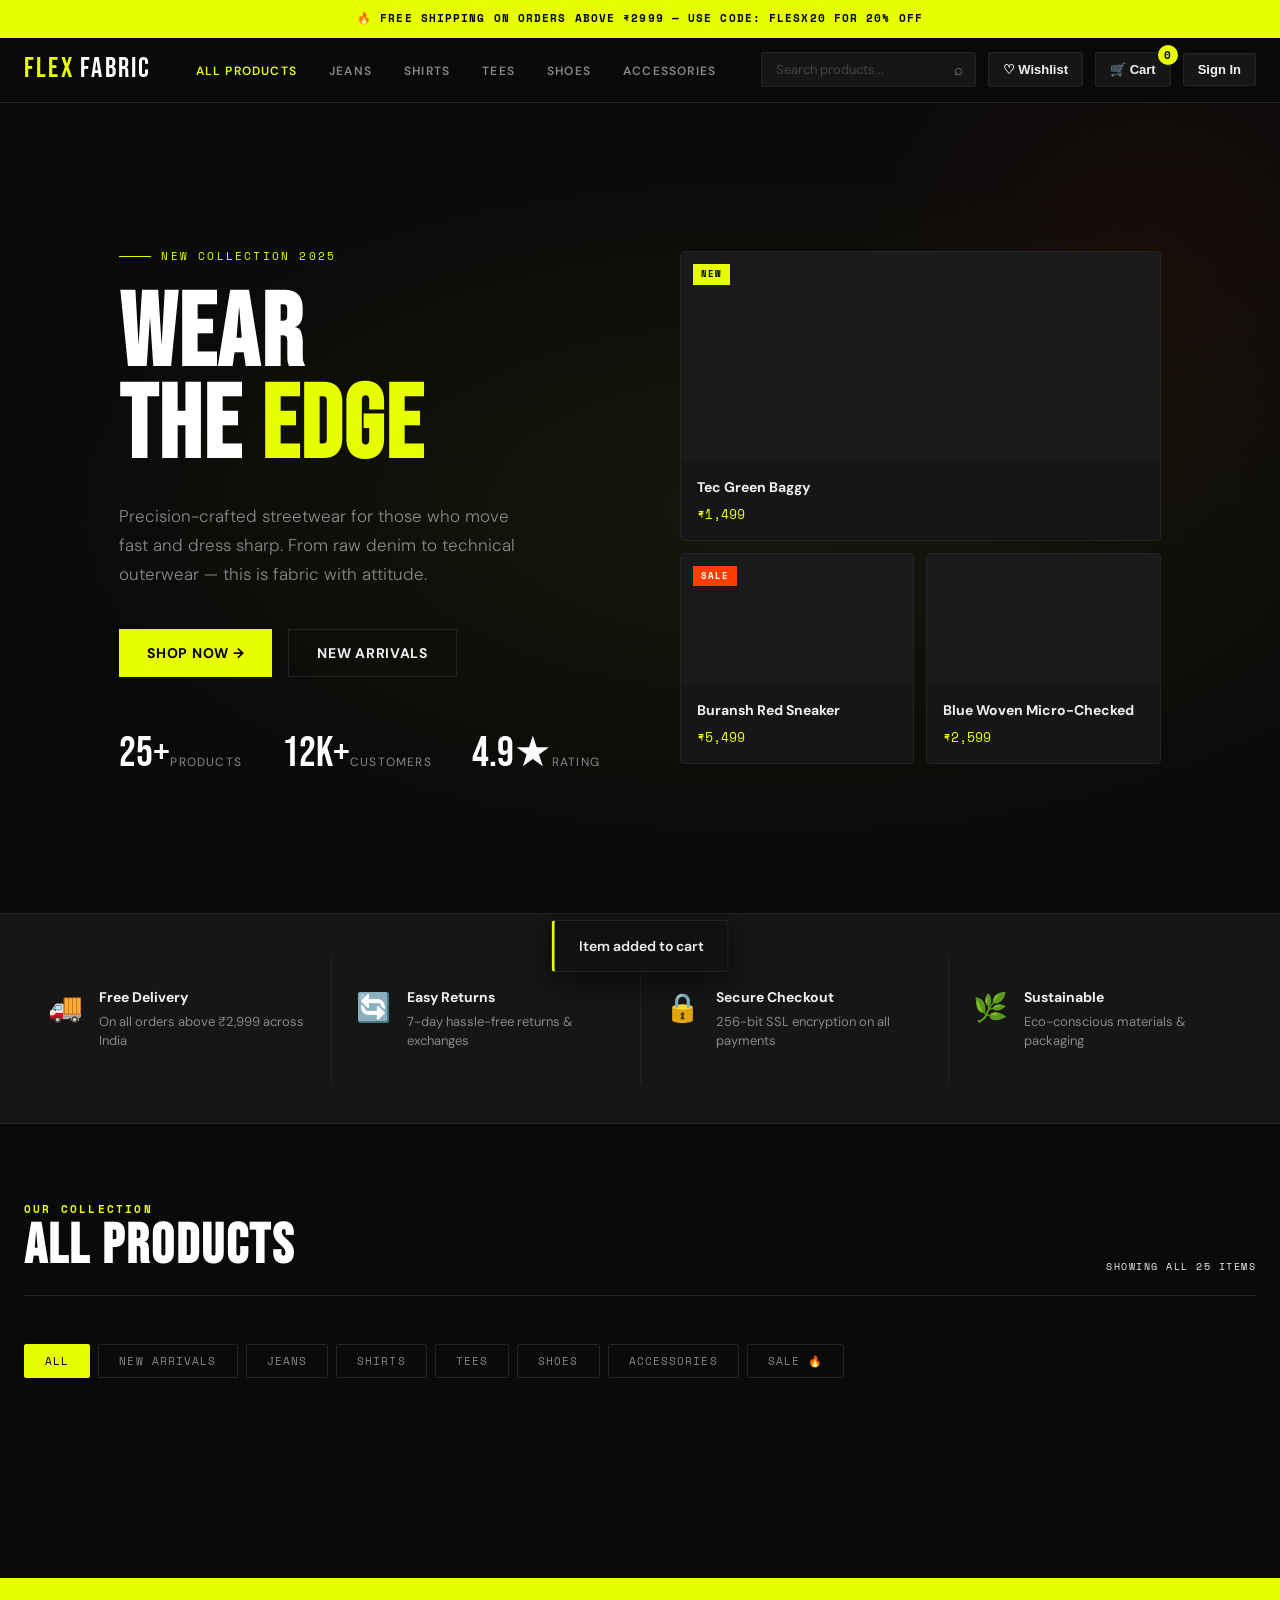
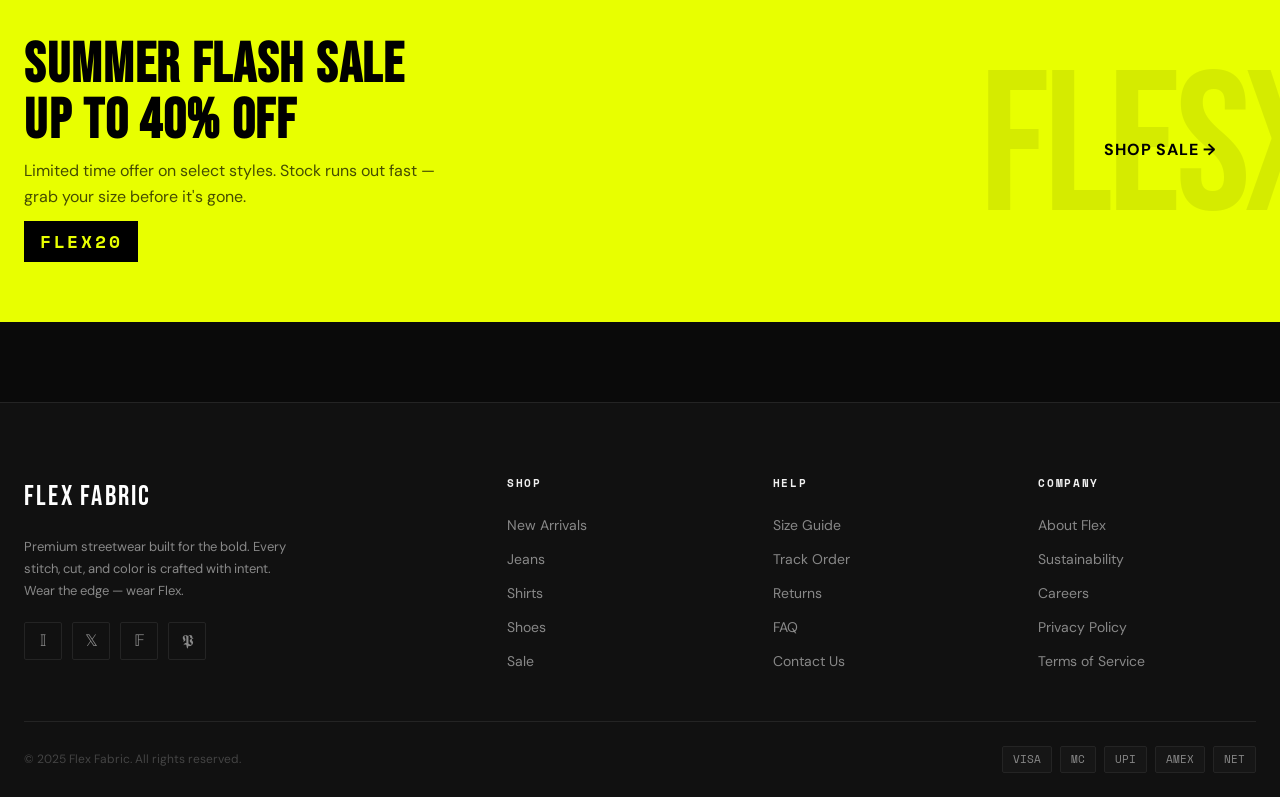
==== index.html @ e58713d8 "first commit" ====
<!DOCTYPE html>
<html lang="en">
<head>
<meta charset="UTF-8">
<meta name="viewport" content="width=device-width, initial-scale=1.0">
<title>Flex Fabric — Wear The Edge</title>
<link rel="preconnect" href="https://fonts.googleapis.com">
<link href="https://fonts.googleapis.com/css2?family=Bebas+Neue&family=DM+Sans:ital,wght@0,300;0,400;0,500;0,700;1,300&family=Space+Mono:wght@400;700&display=swap" rel="stylesheet">
<link rel="stylesheet" href="style.css">

<!-- Firebase SDK -->
<script src="https://www.gstatic.com/firebasejs/10.9.0/firebase-app-compat.js"></script>
<script src="https://www.gstatic.com/firebasejs/10.9.0/firebase-auth-compat.js"></script>
<script src="https://www.gstatic.com/firebasejs/10.9.0/firebase-firestore-compat.js"></script>
</head>
<body>

<div class="announce-bar">🔥 FREE SHIPPING ON ORDERS ABOVE ₹2999 — USE CODE: <strong>FLESX20</strong> FOR 20% OFF</div>

<nav>
  <div class="nav-inner">
    <a class="logo" href="#"><span>FLEX</span> FABRIC</a>
    <ul class="nav-links">
      <li><a href="#catalog" class="active">All Products</a></li>
      <li><a href="#catalog" onclick="filterProducts('jeans')">Jeans</a></li>
      <li><a href="#catalog" onclick="filterProducts('shirts')">Shirts</a></li>
      <li><a href="#catalog" onclick="filterProducts('tees')">Tees</a></li>
      <li><a href="#catalog" onclick="filterProducts('shoes')">Shoes</a></li>
      <li><a href="#catalog" onclick="filterProducts('accessories')">Accessories</a></li>
    </ul>
    <div class="nav-right">
      <div class="search-bar">
        <input type="text" placeholder="Search products..." id="searchInput" oninput="handleSearch(this.value)" onkeydown="if(event.key==='Enter') executeSearch()">
        <button onclick="executeSearch()">⌕</button>
      </div>
      <button class="icon-btn" onclick="openWishlist()" title="Wishlist">
        ♡ Wishlist
        <div class="badge red" id="wishCount" style="display:none">0</div>
      </button>
      <button class="icon-btn" onclick="openCart()" title="Cart">
        🛒 Cart
        <div class="badge" id="cartCount">0</div>
      </button>
      <div id="navUser">
        <button class="user-btn" onclick="openAuth('signin')" id="signInNavBtn">Sign In</button>
      </div>
      <button class="hamburger" onclick="openMobileNav()"><span></span><span></span><span></span></button>
    </div>
  </div>
</nav>

<div class="mobile-nav" id="mobileNav">
  <button class="mobile-nav-close" onclick="closeMobileNav()">✕</button>
  <a href="#catalog" onclick="closeMobileNav()">All Products</a>
  <a href="#catalog" onclick="filterProducts('jeans');closeMobileNav()">Jeans</a>
  <a href="#catalog" onclick="filterProducts('shirts');closeMobileNav()">Shirts</a>
  <a href="#catalog" onclick="filterProducts('tees');closeMobileNav()">Tees</a>
  <a href="#catalog" onclick="filterProducts('shoes');closeMobileNav()">Shoes</a>
  <a href="#catalog" onclick="filterProducts('accessories');closeMobileNav()">Accessories</a>
</div>

<!-- HERO -->
<section class="hero">
  <div class="hero-bg"></div>
  <div class="hero-grid"></div>
  <div class="hero-content container">
    <div class="hero-text">
      <div class="hero-eyebrow">New Collection 2025</div>
      <h1>Wear<br>The <em>Edge</em></h1>
      <p>Precision-crafted streetwear for those who move fast and dress sharp. From raw denim to technical outerwear — this is fabric with attitude.</p>
      <div class="hero-cta">
        <a href="#catalog" class="btn btn-primary">Shop Now →</a>
        <a href="#catalog" class="btn btn-outline" onclick="filterProducts('new')">New Arrivals</a>
      </div>
      <div class="hero-stats">
        <div class="hero-stat"><span class="num">25+</span><span class="lbl">Products</span></div>
        <div class="hero-stat"><span class="num">12K+</span><span class="lbl">Customers</span></div>
        <div class="hero-stat"><span class="num">4.9★</span><span class="lbl">Rating</span></div>
      </div>
    </div>
    <div class="hero-visual">
      <div class="hero-cards">
        <div class="hero-card" onclick="openProductById(1)">
          <div class="badge-new">NEW</div>
          <div class="hero-card-img-wrap" style="aspect-ratio:16/7">
            <img src="https://blurgvillage.com/cdn/shop/files/WEBP_File_1609_e7d865e5-b9ff-4267-a37c-1989bd800b7a.webp?v=1773900966" alt="Tec Green Baggy" onerror="this.style.display='none'">
          </div>
          <div class="hero-card-info"><h4>Tec Green Baggy</h4><span>₹1,499</span></div>
        </div>
        <div class="hero-card" onclick="openProductById(6)">
          <div class="badge-sale">SALE</div>
          <div class="hero-card-img-wrap">
            <img src="https://gullylabs.com/cdn/shop/files/DSC09461_5.jpg?v=1773745830&width=2080" alt="Buransh Red Sneaker" onerror="this.style.display='none'">
          </div>
          <div class="hero-card-info"><h4>Buransh Red Sneaker</h4><span>₹5,499</span></div>
        </div>
        <div class="hero-card" onclick="openProductById(11)">
          <div class="hero-card-img-wrap">
            <img src="https://thebearhouse.com/cdn/shop/files/ShirtFlatlay_3shot_Product_prompt1_front_0ba6483f-b7d4-4474-883d-063c9d63409b.jpg?v=1775824751&width=1080" alt="Blue Woven Micro-Checked" onerror="this.style.display='none'">
          </div>
          <div class="hero-card-info"><h4>Blue Woven Micro-Checked</h4><span>₹2,599</span></div>
        </div>
      </div>
    </div>
  </div>
</section>

<div class="features-strip">
  <div class="container">
    <div class="features-inner">
      <div class="feature-item"><div class="feature-icon">🚚</div><div class="feature-text"><h4>Free Delivery</h4><p>On all orders above ₹2,999 across India</p></div></div>
      <div class="feature-item"><div class="feature-icon">🔄</div><div class="feature-text"><h4>Easy Returns</h4><p>7-day hassle-free returns & exchanges</p></div></div>
      <div class="feature-item"><div class="feature-icon">🔒</div><div class="feature-text"><h4>Secure Checkout</h4><p>256-bit SSL encryption on all payments</p></div></div>
      <div class="feature-item"><div class="feature-icon">🌿</div><div class="feature-text"><h4>Sustainable</h4><p>Eco-conscious materials & packaging</p></div></div>
    </div>
  </div>
</div>

<section class="catalog" id="catalog">
  <div class="container">
    <div class="section-head">
      <h2><small>Our Collection</small>All Products</h2>
      <span id="productCountLabel" style="font-family:'Space Mono',monospace;font-size:10px;letter-spacing:.15em;text-transform:uppercase;">Showing all 25 items</span>
    </div>
    <div class="filter-bar" id="filterBar">
      <button class="filter-btn active" onclick="filterProducts('all',this)">All</button>
      <button class="filter-btn" onclick="filterProducts('new',this)">New Arrivals</button>
      <button class="filter-btn" onclick="filterProducts('jeans',this)">Jeans</button>
      <button class="filter-btn" onclick="filterProducts('shirts',this)">Shirts</button>
      <button class="filter-btn" onclick="filterProducts('tees',this)">Tees</button>
      <button class="filter-btn" onclick="filterProducts('shoes',this)">Shoes</button>
      <button class="filter-btn" onclick="filterProducts('accessories',this)">Accessories</button>
      <button class="filter-btn" onclick="filterProducts('sale',this)">Sale 🔥</button>
    </div>
    <div class="product-grid" id="productGrid"></div>
  </div>
</section>

<div class="promo-banner">
  <div class="promo-inner">
    <div class="promo-text">
      <h2>Summer Flash Sale<br>Up to 40% Off</h2>
      <p>Limited time offer on select styles. Stock runs out fast — grab your size before it's gone.</p>
      <div class="promo-code">FLEX20</div>
    </div>
    <a href="#catalog" class="btn btn-primary" onclick="filterProducts('sale')" style="font-size:16px;padding:18px 40px;">Shop Sale →</a>
  </div>
</div>

<footer>
  <div class="container">
    <div class="footer-grid">
      <div class="footer-brand">
        <a class="logo" href="#">FLEX FABRIC</a>
        <p>Premium streetwear built for the bold. Every stitch, cut, and color is crafted with intent. Wear the edge — wear Flex.</p>
        <div class="footer-social">
          <a class="social-btn" href="#" title="Instagram">𝕀</a>
          <a class="social-btn" href="#" title="Twitter">𝕏</a>
          <a class="social-btn" href="#" title="Facebook">𝔽</a>
          <a class="social-btn" href="#" title="Pinterest">𝕻</a>
        </div>
      </div>
      <div class="footer-col"><h4>Shop</h4><ul><li><a href="#" onclick="filterProducts('new')">New Arrivals</a></li><li><a href="#" onclick="filterProducts('jeans')">Jeans</a></li><li><a href="#" onclick="filterProducts('shirts')">Shirts</a></li><li><a href="#" onclick="filterProducts('shoes')">Shoes</a></li><li><a href="#" onclick="filterProducts('sale')">Sale</a></li></ul></div>
      <div class="footer-col"><h4>Help</h4><ul><li><a href="#">Size Guide</a></li><li><a href="#">Track Order</a></li><li><a href="#">Returns</a></li><li><a href="#">FAQ</a></li><li><a href="#">Contact Us</a></li></ul></div>
      <div class="footer-col"><h4>Company</h4><ul><li><a href="#">About Flex</a></li><li><a href="#">Sustainability</a></li><li><a href="#">Careers</a></li><li><a href="#">Privacy Policy</a></li><li><a href="#">Terms of Service</a></li></ul></div>
    </div>
    <div class="footer-bottom">
      <span>© 2025 Flex Fabric. All rights reserved.</span>
      <div class="footer-payments">
        <span class="payment-badge">VISA</span><span class="payment-badge">MC</span><span class="payment-badge">UPI</span><span class="payment-badge">AMEX</span><span class="payment-badge">NET</span>
      </div>
    </div>
  </div>
</footer>

<!-- CART OVERLAY + SIDEBAR -->
<div class="overlay" id="cartOverlay" onclick="closeCart()"></div>
<div class="sidebar" id="cartSidebar">
  <div class="sidebar-head">
    <h3>Your Cart (<span id="cartItemsCount">0</span>)</h3>
    <button class="close-btn" onclick="closeCart()">✕</button>
  </div>
  <div class="sidebar-body" id="cartItemsList"></div>
  <div class="sidebar-foot" id="cartFoot" style="display:none">
    <div class="cart-totals">
      <div class="cart-row"><span>Subtotal</span><span id="cartSubtotal">₹0</span></div>
      <div class="cart-row"><span>Shipping</span><span id="cartShipping">FREE</span></div>
      <div class="cart-row"><span>Discount</span><span id="cartDiscount" style="color:var(--accent2)">—</span></div>
      <div class="cart-row total"><span>Total</span><span id="cartTotal">₹0</span></div>
    </div>
    <button class="checkout-btn" onclick="goToCheckout()">Proceed to Checkout →</button>
  </div>
</div>

<!-- WISHLIST OVERLAY + SIDEBAR -->
<div class="overlay" id="wishOverlay" onclick="closeWishlist()"></div>
<div class="sidebar" id="wishSidebar">
  <div class="sidebar-head">
    <h3>Wishlist (<span id="wishItemsCount">0</span>)</h3>
    <button class="close-btn" onclick="closeWishlist()">✕</button>
  </div>
  <div class="sidebar-body" id="wishItemsList"></div>
  <div class="sidebar-foot" id="wishFoot" style="display:none">
    <button class="checkout-btn" onclick="addAllWishToCart()">Add All to Cart</button>
  </div>
</div>

<!-- AUTH MODAL -->
<div class="modal-overlay" id="authModal">
  <div class="modal auth-modal">
    <div class="modal-head">
      <h3 id="authModalTitle">Welcome Back</h3>
      <button class="close-btn" onclick="closeAuth()">✕</button>
    </div>
    <div class="modal-body">
      <div class="auth-tabs">
        <div class="auth-tab active" id="tabSignin" onclick="switchAuthTab('signin')">Sign In</div>
        <div class="auth-tab" id="tabSignup" onclick="switchAuthTab('signup')">Create Account</div>
      </div>
      <div class="auth-panel active" id="panelSignin">
        <div class="auth-error-box" id="signinError"></div>
        <div class="field">
          <label>Email Address</label>
          <input type="email" id="signinEmail" placeholder="you@example.com">
        </div>
        <div class="field">
          <label>Password</label>
          <div class="password-wrap">
            <input type="password" id="signinPassword" placeholder="Your password" onkeydown="if(event.key==='Enter')doSignin()">
            <button class="toggle-pw" onclick="togglePw('signinPassword',this)" type="button">👁</button>
          </div>
        </div>
        <button class="btn btn-primary" style="width:100%;justify-content:center;padding:14px;font-size:15px;margin-top:20px;" onclick="doSignin()" id="signinBtn">Sign In →</button>
        <p class="auth-footer-text" style="margin-top:20px;">Don't have an account? <a onclick="switchAuthTab('signup')">Create one free →</a></p>
      </div>
      <div class="auth-panel" id="panelSignup">
        <div class="auth-error-box" id="signupError"></div>
        <div class="form-row" style="margin-bottom:0">
          <div class="field"><label>First Name</label><input type="text" id="signupFirst" placeholder="Arjun"></div>
          <div class="field"><label>Last Name</label><input type="text" id="signupLast" placeholder="Sharma"></div>
        </div>
        <div class="field">
          <label>Email Address</label>
          <input type="email" id="signupEmail" placeholder="you@example.com">
        </div>
        <div class="field">
          <label>Password</label>
          <div class="password-wrap">
            <input type="password" id="signupPassword" placeholder="Min 8 characters" oninput="checkPwStrength(this.value)" onkeydown="if(event.key==='Enter')doSignup()">
            <button class="toggle-pw" onclick="togglePw('signupPassword',this)" type="button">👁</button>
          </div>
          <div class="pw-strength">
            <div class="pw-strength-bar" id="ps1"></div>
            <div class="pw-strength-bar" id="ps2"></div>
            <div class="pw-strength-bar" id="ps3"></div>
            <div class="pw-strength-bar" id="ps4"></div>
          </div>
        </div>
        <div class="field">
          <label>Confirm Password</label>
          <input type="password" id="signupConfirm" placeholder="Repeat password" onkeydown="if(event.key==='Enter')doSignup()">
        </div>
        <div style="display:flex;align-items:flex-start;gap:10px;margin-bottom:20px">
          <input type="checkbox" id="signupTerms" style="margin-top:3px;accent-color:var(--accent)">
          <label for="signupTerms" style="font-size:12px;color:var(--text2);cursor:pointer">I agree to the <a href="#" style="color:var(--accent)">Terms of Service</a> and <a href="#" style="color:var(--accent)">Privacy Policy</a></label>
        </div>
        <button class="btn btn-primary" style="width:100%;justify-content:center;padding:14px;font-size:15px" onclick="doSignup()" id="signupBtn">Create Account →</button>
        <p class="auth-footer-text" style="margin-top:20px;">Already have an account? <a onclick="switchAuthTab('signin')">Sign in →</a></p>
      </div>
    </div>
  </div>
</div>

<!-- PRODUCT DETAIL MODAL -->
<div class="modal-overlay" id="productModal">
  <div class="modal" style="max-width:760px">
    <div class="modal-head">
      <h3 id="modalProductName">Product Name</h3>
      <button class="close-btn" onclick="closeProductModal()">✕</button>
    </div>
    <div class="modal-body">
      <div class="product-modal-body">
        <div class="product-modal-img" id="modalProductImgWrap">
          <img id="modalProductImg" src="" alt="" style="display:none">
          <div class="product-modal-img-ph" id="modalProductImgPh">
            <svg width="48" height="48" viewBox="0 0 24 24" fill="none" stroke="currentColor" stroke-width="1"><rect x="3" y="3" width="18" height="18" rx="2"/><circle cx="8.5" cy="8.5" r="1.5"/><path d="M21 15l-5-5L5 21"/></svg>
            <span>No image</span>
          </div>
        </div>
        <div class="product-modal-info">
          <div class="product-cat" id="modalProductCat"></div>
          <h2 id="modalProductName2"></h2>
          <div class="modal-price" id="modalProductPrice"></div>
          <div id="modalStockInfo"></div>
          <div class="desc" id="modalProductDesc"></div>
          <div class="product-rating">
            <div class="stars" id="modalProductStars"></div>
            <span class="rating-count" id="modalProductReviews"></span>
          </div>
          <div class="size-selector">
            <h4>Select Size *</h4>
            <div class="sizes" id="modalSizes"></div>
            <div class="size-required-hint" id="sizeRequiredHint">⚠ Please select a size before adding to cart</div>
          </div>
          <div style="display:flex;gap:10px">
            <button class="btn btn-primary" style="flex:1;justify-content:center;padding:14px" id="modalAddCartBtn" onclick="addToCartFromModal()">Add to Cart</button>
            <button class="btn btn-outline" style="padding:14px 16px" id="modalWishBtn" onclick="toggleWishFromModal()" title="Wishlist">♡</button>
          </div>
        </div>
      </div>
    </div>
  </div>
</div>

<!-- ACCOUNT MODAL -->
<div class="modal-overlay" id="accountModal">
  <div class="modal" style="max-width:700px">
    <div class="modal-head">
      <h3>My Account</h3>
      <button class="close-btn" onclick="closeAccount()">✕</button>
    </div>
    <div class="modal-body">
      <div class="account-grid">
        <div class="account-sidebar">
          <div class="account-user-info">
            <div class="account-avatar" id="accAvatar">U</div>
            <div class="account-details">
              <h4 id="accName">User Name</h4>
              <p id="accEmail">user@example.com</p>
            </div>
          </div>
          <button class="btn btn-outline" style="width:100%;justify-content:center;margin-top:20px" onclick="signOut()">Sign Out</button>
        </div>
        <div class="account-content">
          <h4 style="margin-bottom:16px;font-size:16px;font-weight:700">Order History</h4>
          <div id="orderHistoryList">
            <div class="empty-state"><p>Loading orders...</p></div>
          </div>
        </div>
      </div>
    </div>
  </div>
</div>

<div class="toast" id="toast"><span id="toastMsg">Item added to cart</span></div>

<script src="script.js"></script>
</body>
</html>
---- style.css ----
:root {
  --bg: #0a0a0a;
  --bg2: #111111;
  --bg3: #1a1a1a;
  --surface: #161616;
  --border: #242424;
  --accent: #e8ff00;
  --accent2: #ff3d00;
  --text: #f0f0f0;
  --text2: #888888;
  --text3: #444444;
  --white: #ffffff;
  --card-radius: 4px;
  --transition: 0.25s cubic-bezier(0.4, 0, 0.2, 1);
  --green: #00e676;
  --red: #ff3d00;
}

*,
*::before,
*::after {
  box-sizing: border-box;
  margin: 0;
  padding: 0;
}

html {
  scroll-behavior: smooth;
}

body {
  background: var(--bg);
  color: var(--text);
  font-family: 'DM Sans', sans-serif;
  font-size: 15px;
  line-height: 1.6;
  overflow-x: hidden;
}

::-webkit-scrollbar {
  width: 4px;
}

::-webkit-scrollbar-track {
  background: var(--bg);
}

::-webkit-scrollbar-thumb {
  background: var(--accent);
  border-radius: 2px;
}

.container {
  max-width: 1320px;
  margin: 0 auto;
  padding: 0 24px;
}

.btn {
  display: inline-flex;
  align-items: center;
  gap: 8px;
  padding: 12px 28px;
  border: none;
  cursor: pointer;
  font-family: 'DM Sans', sans-serif;
  font-size: 14px;
  font-weight: 700;
  letter-spacing: .05em;
  text-transform: uppercase;
  transition: var(--transition);
  text-decoration: none;
}

.btn-primary {
  background: var(--accent);
  color: #000;
}

.btn-primary:hover {
  background: #fff;
  transform: translateY(-2px);
}

.btn-primary:disabled {
  opacity: .5;
  cursor: not-allowed;
  transform: none;
}

.btn-outline {
  background: transparent;
  color: var(--text);
  border: 1.5px solid var(--border);
}

.btn-outline:hover {
  border-color: var(--accent);
  color: var(--accent);
}

.btn-danger {
  background: var(--accent2);
  color: #fff;
}

.btn-ghost {
  background: none;
  border: none;
  cursor: pointer;
  color: var(--text2);
  transition: var(--transition);
}

.btn-ghost:hover {
  color: var(--accent);
}

/* ── ANNOUNCE BAR ── */
.announce-bar {
  background: var(--accent);
  color: #000;
  text-align: center;
  padding: 10px;
  font-family: 'Space Mono', monospace;
  font-size: 11px;
  letter-spacing: .1em;
  font-weight: 700;
}

/* ── NAV ── */
nav {
  position: sticky;
  top: 0;
  z-index: 1000;
  background: rgba(10, 10, 10, .96);
  backdrop-filter: blur(20px);
  border-bottom: 1px solid var(--border);
  padding: 0 24px;
}

.nav-inner {
  max-width: 1320px;
  margin: 0 auto;
  display: flex;
  align-items: center;
  gap: 32px;
  height: 64px;
}

.logo {
  font-family: 'Bebas Neue', sans-serif;
  font-size: 28px;
  letter-spacing: .08em;
  color: var(--white);
  text-decoration: none;
  flex-shrink: 0;
}

.logo span {
  color: var(--accent);
}

.nav-links {
  display: flex;
  gap: 8px;
  list-style: none;
  flex: 1;
}

.nav-links a {
  font-size: 12px;
  font-weight: 600;
  letter-spacing: .1em;
  text-transform: uppercase;
  color: var(--text2);
  text-decoration: none;
  padding: 6px 12px;
  border-radius: 2px;
  transition: var(--transition);
}

.nav-links a:hover,
.nav-links a.active {
  color: var(--accent);
}

.nav-right {
  display: flex;
  align-items: center;
  gap: 12px;
  margin-left: auto;
}

.search-bar {
  display: flex;
  align-items: center;
  background: var(--surface);
  border: 1px solid var(--border);
  border-radius: 2px;
  overflow: hidden;
}

.search-bar input {
  background: none;
  border: none;
  outline: none;
  color: var(--text);
  font-family: 'DM Sans', sans-serif;
  padding: 8px 14px;
  width: 180px;
  font-size: 13px;
}

.search-bar input::placeholder {
  color: var(--text3);
}

.search-bar button {
  background: none;
  border: none;
  padding: 8px 12px;
  color: var(--text2);
  cursor: pointer;
  font-size: 15px;
  transition: var(--transition);
}

.search-bar button:hover {
  color: var(--accent);
}

.icon-btn {
  position: relative;
  background: var(--surface);
  border: 1.5px solid var(--border);
  padding: 9px 14px;
  border-radius: 2px;
  cursor: pointer;
  color: var(--text);
  display: flex;
  align-items: center;
  gap: 7px;
  font-weight: 700;
  font-size: 13px;
  transition: var(--transition);
}

.icon-btn:hover {
  border-color: var(--accent);
  color: var(--accent);
}

.icon-btn .badge {
  position: absolute;
  top: -8px;
  right: -8px;
  background: var(--accent);
  color: #000;
  width: 20px;
  height: 20px;
  border-radius: 50%;
  font-size: 11px;
  font-weight: 900;
  font-family: 'Space Mono', monospace;
  display: flex;
  align-items: center;
  justify-content: center;
}

.icon-btn .badge.red {
  background: var(--accent2);
  color: #fff;
}

.user-btn {
  background: var(--surface);
  border: 1.5px solid var(--border);
  border-radius: 2px;
  padding: 8px 14px;
  cursor: pointer;
  color: var(--text);
  display: flex;
  align-items: center;
  gap: 8px;
  font-size: 13px;
  font-weight: 700;
  transition: var(--transition);
}

.user-btn:hover {
  border-color: var(--accent);
  color: var(--accent);
}

.user-avatar {
  width: 28px;
  height: 28px;
  border-radius: 50%;
  background: var(--accent);
  color: #000;
  font-weight: 900;
  font-size: 12px;
  display: flex;
  align-items: center;
  justify-content: center;
  flex-shrink: 0;
}

.hamburger {
  display: none;
  flex-direction: column;
  gap: 5px;
  cursor: pointer;
  background: none;
  border: none;
}

.hamburger span {
  display: block;
  width: 22px;
  height: 2px;
  background: var(--text);
  transition: var(--transition);
}

/* ── HERO ── */
.hero {
  position: relative;
  min-height: 90vh;
  display: flex;
  align-items: center;
  overflow: hidden;
  background: var(--bg);
}

.hero-bg {
  position: absolute;
  inset: 0;
  background: radial-gradient(ellipse 80% 60% at 60% 50%, rgba(232, 255, 0, .06) 0%, transparent 70%), radial-gradient(ellipse 40% 60% at 90% 20%, rgba(255, 61, 0, .06) 0%, transparent 60%);
}

.hero-grid {
  position: absolute;
  inset: 0;
  opacity: .04;
  background-image: linear-gradient(var(--border) 1px, transparent 1px), linear-gradient(90deg, var(--border) 1px, transparent 1px);
  background-size: 60px 60px;
}

.hero-content {
  position: relative;
  z-index: 2;
  max-width: 1320px;
  margin: 0 auto;
  padding: 80px 24px;
  display: grid;
  grid-template-columns: 1fr 1fr;
  gap: 80px;
  align-items: center;
}

.hero-eyebrow {
  display: inline-flex;
  align-items: center;
  gap: 10px;
  font-family: 'Space Mono', monospace;
  font-size: 11px;
  letter-spacing: .2em;
  text-transform: uppercase;
  color: var(--accent);
  margin-bottom: 24px;
}

.hero-eyebrow::before {
  content: '';
  display: block;
  width: 32px;
  height: 1px;
  background: var(--accent);
}

.hero h1 {
  font-family: 'Bebas Neue', sans-serif;
  font-size: clamp(72px, 8vw, 120px);
  line-height: .9;
  letter-spacing: .02em;
  color: var(--white);
  margin-bottom: 28px;
}

.hero h1 em {
  color: var(--accent);
  font-style: normal;
}

.hero p {
  font-size: 17px;
  color: var(--text2);
  line-height: 1.7;
  max-width: 420px;
  margin-bottom: 40px;
  font-weight: 300;
}

.hero-cta {
  display: flex;
  gap: 16px;
  flex-wrap: wrap;
}

.hero-stats {
  display: flex;
  gap: 40px;
  margin-top: 56px;
}

.hero-stat .num {
  font-family: 'Bebas Neue', sans-serif;
  font-size: 42px;
  color: var(--white);
  line-height: 1;
}

.hero-stat .lbl {
  font-size: 12px;
  color: var(--text2);
  letter-spacing: .1em;
  text-transform: uppercase;
}

.hero-visual {
  position: relative;
  display: flex;
  flex-direction: column;
  gap: 16px;
}

.hero-cards {
  display: grid;
  grid-template-columns: 1fr 1fr;
  gap: 12px;
}

.hero-card {
  background: var(--surface);
  border: 1px solid var(--border);
  border-radius: var(--card-radius);
  overflow: hidden;
  cursor: pointer;
  transition: var(--transition);
  position: relative;
}

.hero-card:hover {
  transform: translateY(-4px);
  border-color: var(--accent);
}

.hero-card:first-child {
  grid-column: span 2;
}

.hero-card-img-wrap {
  width: 100%;
  aspect-ratio: 16/9;
  background: var(--bg3);
  position: relative;
  overflow: hidden;
}

.hero-card:first-child .hero-card-img-wrap {
  aspect-ratio: 16/7;
}

.hero-card-img-wrap img {
  width: 100%;
  height: 100%;
  object-fit: cover;
  display: block;
}

.hero-card-info {
  padding: 14px 16px;
}

.hero-card-info h4 {
  font-size: 14px;
  font-weight: 700;
  margin-bottom: 4px;
}

.hero-card-info span {
  font-family: 'Space Mono', monospace;
  font-size: 13px;
  color: var(--accent);
}

.badge-new {
  position: absolute;
  top: 12px;
  left: 12px;
  background: var(--accent);
  color: #000;
  font-family: 'Space Mono', monospace;
  font-size: 9px;
  letter-spacing: .1em;
  padding: 3px 8px;
  font-weight: 700;
  z-index: 2;
}

.badge-sale {
  position: absolute;
  top: 12px;
  left: 12px;
  background: var(--accent2);
  color: #fff;
  font-family: 'Space Mono', monospace;
  font-size: 9px;
  letter-spacing: .1em;
  padding: 3px 8px;
  font-weight: 700;
  z-index: 2;
}

.badge-oos {
  position: absolute;
  top: 12px;
  left: 12px;
  background: #333;
  color: #888;
  font-family: 'Space Mono', monospace;
  font-size: 9px;
  letter-spacing: .1em;
  padding: 3px 8px;
  font-weight: 700;
  z-index: 2;
}

/* ── SECTION ── */
.section-head {
  display: flex;
  align-items: flex-end;
  justify-content: space-between;
  margin-bottom: 48px;
  padding-bottom: 20px;
  border-bottom: 1px solid var(--border);
  flex-wrap: wrap;
  gap: 16px;
}

.section-head h2 {
  font-family: 'Bebas Neue', sans-serif;
  font-size: clamp(36px, 5vw, 56px);
  letter-spacing: .04em;
  line-height: 1;
  color: var(--white);
}

.section-head h2 small {
  display: block;
  font-family: 'Space Mono', monospace;
  font-size: 11px;
  letter-spacing: .2em;
  color: var(--accent);
  margin-bottom: 4px;
  text-transform: uppercase;
}

section.catalog {
  padding: 80px 0;
}

.filter-bar {
  display: flex;
  gap: 8px;
  margin-bottom: 40px;
  flex-wrap: wrap;
}

.filter-btn {
  padding: 8px 20px;
  border: 1.5px solid var(--border);
  background: transparent;
  color: var(--text2);
  font-family: 'Space Mono', monospace;
  font-size: 11px;
  letter-spacing: .1em;
  text-transform: uppercase;
  cursor: pointer;
  transition: var(--transition);
  border-radius: 2px;
}

.filter-btn:hover,
.filter-btn.active {
  background: var(--accent);
  color: #000;
  border-color: var(--accent);
}

/* ── PRODUCT GRID ── */
.product-grid {
  display: grid;
  grid-template-columns: repeat(auto-fill, minmax(280px, 1fr));
  gap: 20px;
}

.product-card {
  background: var(--surface);
  border: 1px solid var(--border);
  border-radius: var(--card-radius);
  overflow: hidden;
  transition: var(--transition);
  cursor: pointer;
  position: relative;
}

.product-card:hover {
  transform: translateY(-6px);
  box-shadow: 0 20px 60px rgba(0, 0, 0, .6);
}

.product-card:hover .product-actions {
  opacity: 1;
  transform: translateY(0);
}

.product-card.out-of-stock {
  opacity: .7;
}

.product-card.out-of-stock:hover {
  transform: none;
  box-shadow: none;
}

.product-img-wrap {
  aspect-ratio: 3/4;
  width: 100%;
  background: var(--bg3);
  position: relative;
  overflow: hidden;
}

.product-img-wrap img {
  width: 100%;
  height: 100%;
  object-fit: cover;
  display: block;
  transition: transform .4s ease;
}

.product-card:hover:not(.out-of-stock) .product-img-wrap img {
  transform: scale(1.04);
}

.product-img-placeholder {
  position: absolute;
  inset: 0;
  display: flex;
  flex-direction: column;
  align-items: center;
  justify-content: center;
  gap: 8px;
  color: var(--text3);
  font-family: 'Space Mono', monospace;
  font-size: 11px;
  letter-spacing: .08em;
  text-transform: uppercase;
}

.product-img-placeholder svg {
  opacity: .25;
}

.product-img-wrap::after {
  content: '';
  position: absolute;
  inset: 0;
  background: linear-gradient(to bottom, transparent 60%, rgba(0, 0, 0, .5) 100%);
  opacity: 0;
  transition: var(--transition);
  pointer-events: none;
}

.product-card:hover:not(.out-of-stock) .product-img-wrap::after {
  opacity: 1;
}

.oos-overlay {
  position: absolute;
  inset: 0;
  background: rgba(0, 0, 0, .5);
  display: flex;
  align-items: center;
  justify-content: center;
  z-index: 3;
}

.oos-label {
  font-family: 'Space Mono', monospace;
  font-size: 13px;
  letter-spacing: .15em;
  color: #fff;
  border: 1.5px solid #666;
  padding: 8px 16px;
  text-transform: uppercase;
  background: rgba(0, 0, 0, .7);
}

.product-actions {
  position: absolute;
  bottom: 0;
  left: 0;
  right: 0;
  padding: 16px;
  display: flex;
  gap: 8px;
  opacity: 0;
  transform: translateY(10px);
  transition: var(--transition);
  z-index: 2;
}

.product-actions button {
  flex: 1;
  padding: 10px;
  border: none;
  cursor: pointer;
  font-family: 'DM Sans', sans-serif;
  font-weight: 700;
  font-size: 12px;
  letter-spacing: .05em;
  text-transform: uppercase;
  transition: var(--transition);
  border-radius: 2px;
}

.btn-cart {
  background: var(--accent);
  color: #000;
}

.btn-cart:hover {
  background: #fff;
}

.btn-wish {
  background: rgba(255, 255, 255, .1);
  color: #fff;
  backdrop-filter: blur(10px);
}

.btn-wish:hover {
  background: rgba(255, 255, 255, .2);
}

.btn-wish.wishlisted {
  background: rgba(255, 61, 0, .3);
  color: var(--accent2);
}

.product-info {
  padding: 16px;
}

.product-cat {
  font-family: 'Space Mono', monospace;
  font-size: 10px;
  letter-spacing: .15em;
  color: var(--text3);
  text-transform: uppercase;
  margin-bottom: 6px;
}

.product-name {
  font-size: 15px;
  font-weight: 600;
  color: var(--text);
  margin-bottom: 8px;
}

.product-price {
  display: flex;
  align-items: center;
  gap: 10px;
}

.price-main {
  font-family: 'Space Mono', monospace;
  font-size: 15px;
  color: var(--accent);
  font-weight: 700;
}

.price-old {
  font-size: 13px;
  color: var(--text3);
  text-decoration: line-through;
}

.price-off {
  font-size: 11px;
  color: var(--accent2);
  font-weight: 700;
}

.product-rating {
  display: flex;
  align-items: center;
  gap: 6px;
  margin-top: 8px;
}

.stars {
  color: var(--accent);
  font-size: 12px;
}

.rating-count {
  font-size: 11px;
  color: var(--text3);
}

.stock-bar-wrap {
  margin-top: 10px;
}

.stock-bar-label {
  font-size: 10px;
  font-family: 'Space Mono', monospace;
  letter-spacing: .08em;
  color: var(--text3);
  margin-bottom: 4px;
  display: flex;
  justify-content: space-between;
}

.stock-bar {
  height: 3px;
  background: var(--border);
  border-radius: 2px;
}

.stock-bar-fill {
  height: 100%;
  border-radius: 2px;
  transition: width .5s ease;
}

/* ── FEATURES STRIP ── */
.features-strip {
  background: var(--surface);
  border-top: 1px solid var(--border);
  border-bottom: 1px solid var(--border);
  padding: 40px 0;
}

.features-inner {
  display: grid;
  grid-template-columns: repeat(4, 1fr);
  gap: 1px;
  background: var(--border);
}

.feature-item {
  background: var(--surface);
  padding: 32px 24px;
  display: flex;
  align-items: flex-start;
  gap: 16px;
}

.feature-icon {
  font-size: 28px;
  flex-shrink: 0;
}

.feature-text h4 {
  font-size: 14px;
  font-weight: 700;
  margin-bottom: 4px;
}

.feature-text p {
  font-size: 13px;
  color: var(--text2);
  line-height: 1.5;
}

/* ── PROMO ── */
.promo-banner {
  margin: 80px 0;
  background: var(--accent);
  padding: 60px 24px;
  position: relative;
  overflow: hidden;
}

.promo-banner::before {
  content: 'FLESX';
  position: absolute;
  right: -40px;
  top: 50%;
  transform: translateY(-50%);
  font-family: 'Bebas Neue', sans-serif;
  font-size: 200px;
  color: rgba(0, 0, 0, .08);
  line-height: 1;
  letter-spacing: -5px;
  pointer-events: none;
}

.promo-inner {
  max-width: 1320px;
  margin: 0 auto;
  display: flex;
  align-items: center;
  justify-content: space-between;
  flex-wrap: wrap;
  gap: 24px;
}

.promo-text h2 {
  font-family: 'Bebas Neue', sans-serif;
  font-size: 56px;
  color: #000;
  line-height: 1;
  letter-spacing: .03em;
}

.promo-text p {
  font-size: 16px;
  color: rgba(0, 0, 0, .7);
  max-width: 420px;
  margin-top: 8px;
}

.promo-code {
  background: #000;
  color: var(--accent);
  padding: 6px 16px;
  display: inline-block;
  margin-top: 12px;
  font-family: 'Space Mono', monospace;
  font-size: 18px;
  font-weight: 700;
  letter-spacing: .15em;
}

/* ── SIDEBAR BASE ── */
.overlay {
  position: fixed;
  inset: 0;
  background: rgba(0, 0, 0, .7);
  z-index: 2000;
  opacity: 0;
  pointer-events: none;
  transition: opacity .3s ease;
  backdrop-filter: blur(4px);
}

.overlay.open {
  opacity: 1;
  pointer-events: all;
}

.sidebar {
  position: fixed;
  top: 0;
  right: 0;
  bottom: 0;
  width: 420px;
  max-width: 100vw;
  background: var(--bg2);
  border-left: 1px solid var(--border);
  z-index: 2001;
  display: flex;
  flex-direction: column;
  transform: translateX(100%);
  transition: transform .35s cubic-bezier(.4, 0, .2, 1);
}

.sidebar.open {
  transform: translateX(0);
}

.sidebar-head {
  padding: 24px;
  border-bottom: 1px solid var(--border);
  display: flex;
  align-items: center;
  justify-content: space-between;
}

.sidebar-head h3 {
  font-family: 'Bebas Neue', sans-serif;
  font-size: 24px;
  letter-spacing: .05em;
  color: var(--white);
}

.close-btn {
  background: none;
  border: none;
  color: var(--text2);
  cursor: pointer;
  font-size: 22px;
  transition: var(--transition);
  padding: 4px;
}

.close-btn:hover {
  color: var(--accent2);
}

.sidebar-body {
  flex: 1;
  overflow-y: auto;
  padding: 20px;
}

.sidebar-foot {
  padding: 20px 24px;
  border-top: 1px solid var(--border);
  background: var(--surface);
}

.empty-state {
  display: flex;
  flex-direction: column;
  align-items: center;
  justify-content: center;
  height: 100%;
  gap: 16px;
  color: var(--text2);
  text-align: center;
}

.empty-state .empty-icon {
  font-size: 56px;
  opacity: .4;
}

.empty-state p {
  font-size: 15px;
}

/* ── CART ── */
.cart-item {
  display: flex;
  gap: 14px;
  padding: 16px 0;
  border-bottom: 1px solid var(--border);
  align-items: flex-start;
}

.cart-item-img {
  width: 64px;
  height: 80px;
  background: var(--bg3);
  border-radius: 2px;
  flex-shrink: 0;
  overflow: hidden;
}

.cart-item-img img {
  width: 100%;
  height: 100%;
  object-fit: cover;
  display: block;
}

.cart-item-img-ph {
  width: 100%;
  height: 100%;
  display: flex;
  align-items: center;
  justify-content: center;
  font-size: 18px;
  color: var(--text3);
}

.cart-item-info {
  flex: 1;
  min-width: 0;
}

.cart-item-name {
  font-size: 14px;
  font-weight: 600;
  margin-bottom: 4px;
}

.cart-item-meta {
  font-size: 12px;
  color: var(--text2);
  margin-bottom: 8px;
}

.cart-item-price {
  font-family: 'Space Mono', monospace;
  font-size: 14px;
  color: var(--accent);
}

.qty-control {
  display: flex;
  align-items: center;
  gap: 12px;
  margin-top: 8px;
}

.qty-btn {
  width: 28px;
  height: 28px;
  border: 1px solid var(--border);
  background: var(--bg3);
  color: var(--text);
  font-size: 16px;
  cursor: pointer;
  display: flex;
  align-items: center;
  justify-content: center;
  border-radius: 2px;
  transition: var(--transition);
  flex-shrink: 0;
}

.qty-btn:hover {
  border-color: var(--accent);
  color: var(--accent);
}

.qty-val {
  font-family: 'Space Mono', monospace;
  font-size: 13px;
  min-width: 20px;
  text-align: center;
}

.remove-btn {
  background: none;
  border: none;
  color: var(--text3);
  cursor: pointer;
  font-size: 16px;
  transition: var(--transition);
}

.remove-btn:hover {
  color: var(--accent2);
}

.cart-totals {
  margin-bottom: 16px;
}

.cart-row {
  display: flex;
  justify-content: space-between;
  padding: 6px 0;
  font-size: 14px;
}

.cart-row span:last-child {
  font-family: 'Space Mono', monospace;
}

.cart-row.total {
  border-top: 1px solid var(--border);
  margin-top: 8px;
  padding-top: 14px;
}

.cart-row.total span {
  font-size: 18px;
  font-weight: 700;
  color: var(--white);
}

.cart-row.total span:last-child {
  color: var(--accent);
}

.checkout-btn {
  width: 100%;
  padding: 16px;
  background: var(--accent);
  color: #000;
  border: none;
  font-family: 'DM Sans', sans-serif;
  font-size: 15px;
  font-weight: 800;
  letter-spacing: .05em;
  text-transform: uppercase;
  cursor: pointer;
  transition: var(--transition);
  border-radius: 2px;
}

.checkout-btn:hover {
  background: #fff;
}

/* ── WISHLIST ── */
.wish-item {
  display: flex;
  gap: 14px;
  padding: 16px 0;
  border-bottom: 1px solid var(--border);
  align-items: center;
}

.wish-item-img {
  width: 56px;
  height: 72px;
  background: var(--bg3);
  border-radius: 2px;
  flex-shrink: 0;
  overflow: hidden;
}

.wish-item-img img {
  width: 100%;
  height: 100%;
  object-fit: cover;
  display: block;
}

.wish-item-info {
  flex: 1;
}

.wish-item-name {
  font-size: 14px;
  font-weight: 600;
  margin-bottom: 4px;
}

.wish-item-price {
  font-family: 'Space Mono', monospace;
  font-size: 13px;
  color: var(--accent);
}

.wish-item-oos {
  font-family: 'Space Mono', monospace;
  font-size: 11px;
  color: #666;
  margin-top: 2px;
}

.wish-actions {
  display: flex;
  flex-direction: column;
  gap: 6px;
  flex-shrink: 0;
}

.wish-add-btn {
  padding: 7px 12px;
  background: var(--accent);
  color: #000;
  border: none;
  cursor: pointer;
  font-size: 11px;
  font-weight: 700;
  letter-spacing: .05em;
  text-transform: uppercase;
  border-radius: 2px;
  transition: var(--transition);
}

.wish-add-btn:hover {
  background: #fff;
}

.wish-add-btn:disabled {
  background: #333;
  color: #666;
  cursor: not-allowed;
}

.wish-remove-btn {
  padding: 6px;
  background: none;
  border: none;
  color: var(--text3);
  cursor: pointer;
  font-size: 14px;
  transition: var(--transition);
  align-self: center;
}

.wish-remove-btn:hover {
  color: var(--accent2);
}

/* ── MODAL ── */
.modal-overlay {
  position: fixed;
  inset: 0;
  background: rgba(0, 0, 0, .85);
  z-index: 3000;
  display: flex;
  align-items: center;
  justify-content: center;
  padding: 24px;
  opacity: 0;
  pointer-events: none;
  transition: opacity .3s ease;
  backdrop-filter: blur(8px);
}

.modal-overlay.open {
  opacity: 1;
  pointer-events: all;
}

.modal {
  background: var(--bg2);
  border: 1px solid var(--border);
  border-radius: 4px;
  width: 100%;
  max-width: 680px;
  max-height: 90vh;
  overflow-y: auto;
  transform: scale(.95);
  transition: transform .3s ease;
}

.modal-overlay.open .modal {
  transform: scale(1);
}

.modal-head {
  padding: 28px 32px;
  border-bottom: 1px solid var(--border);
  display: flex;
  align-items: center;
  justify-content: space-between;
  position: sticky;
  top: 0;
  background: var(--bg2);
  z-index: 1;
}

.modal-head h3 {
  font-family: 'Bebas Neue', sans-serif;
  font-size: 24px;
  letter-spacing: .05em;
}

.modal-body {
  padding: 32px;
}

.modal-body.checkout-flow {
  padding: 0;
}

/* ── AUTH MODAL ── */
.auth-modal {
  max-width: 440px;
}

.auth-tabs {
  display: flex;
  border-bottom: 1px solid var(--border);
  margin-bottom: 28px;
}

.auth-tab {
  flex: 1;
  padding: 14px;
  text-align: center;
  font-size: 13px;
  font-weight: 700;
  letter-spacing: .08em;
  text-transform: uppercase;
  cursor: pointer;
  color: var(--text3);
  border-bottom: 2px solid transparent;
  transition: var(--transition);
}

.auth-tab.active {
  color: var(--accent);
  border-bottom-color: var(--accent);
}

.auth-panel {
  display: none;
}

.auth-panel.active {
  display: block;
}

.field {
  display: flex;
  flex-direction: column;
  gap: 6px;
  margin-bottom: 16px;
}

.field label {
  font-size: 12px;
  font-weight: 600;
  letter-spacing: .08em;
  text-transform: uppercase;
  color: var(--text2);
}

.field input,
.field select {
  background: var(--bg3);
  border: 1.5px solid var(--border);
  color: var(--text);
  padding: 12px 14px;
  border-radius: 2px;
  font-family: 'DM Sans', sans-serif;
  font-size: 14px;
  outline: none;
  transition: var(--transition);
  width: 100%;
}

.field input:focus,
.field select:focus {
  border-color: var(--accent);
}

.field input.error {
  border-color: var(--accent2);
}

.field-error {
  font-size: 11px;
  color: var(--accent2);
  margin-top: 2px;
}

.auth-divider {
  display: flex;
  align-items: center;
  gap: 12px;
  margin: 20px 0;
  color: var(--text3);
  font-size: 12px;
}

.auth-divider::before,
.auth-divider::after {
  content: '';
  flex: 1;
  height: 1px;
  background: var(--border);
}

.social-auth {
  display: flex;
  gap: 8px;
}

.social-auth-btn {
  flex: 1;
  padding: 11px;
  border: 1.5px solid var(--border);
  background: transparent;
  color: var(--text2);
  font-size: 13px;
  font-weight: 600;
  cursor: pointer;
  border-radius: 2px;
  transition: var(--transition);
  display: flex;
  align-items: center;
  justify-content: center;
  gap: 8px;
}

.social-auth-btn:hover {
  border-color: var(--text2);
  color: var(--text);
}

.auth-footer-text {
  font-size: 12px;
  color: var(--text3);
  text-align: center;
  margin-top: 16px;
}

.auth-footer-text a {
  color: var(--accent);
  cursor: pointer;
  text-decoration: none;
}

.auth-footer-text a:hover {
  text-decoration: underline;
}

.auth-error-box {
  background: rgba(255, 61, 0, .1);
  border: 1px solid rgba(255, 61, 0, .3);
  border-radius: 2px;
  padding: 10px 14px;
  font-size: 13px;
  color: #ff8866;
  margin-bottom: 16px;
  display: none;
}

.auth-error-box.show {
  display: block;
}

.password-wrap {
  position: relative;
}

.password-wrap input {
  padding-right: 44px;
}

.toggle-pw {
  position: absolute;
  right: 12px;
  top: 50%;
  transform: translateY(-50%);
  background: none;
  border: none;
  cursor: pointer;
  color: var(--text3);
  font-size: 14px;
  padding: 4px;
}

.toggle-pw:hover {
  color: var(--text2);
}

.pw-strength {
  margin-top: 6px;
  display: flex;
  gap: 4px;
}

.pw-strength-bar {
  flex: 1;
  height: 3px;
  background: var(--border);
  border-radius: 2px;
  transition: background .3s;
}

/* ── PRODUCT MODAL ── */
.product-modal-body {
  display: grid;
  grid-template-columns: 1fr 1fr;
  gap: 32px;
}

.product-modal-img {
  aspect-ratio: 3/4;
  background: var(--bg3);
  border-radius: 2px;
  overflow: hidden;
  position: relative;
}

.product-modal-img img {
  width: 100%;
  height: 100%;
  object-fit: cover;
  display: block;
}

.product-modal-img-ph {
  position: absolute;
  inset: 0;
  display: flex;
  flex-direction: column;
  align-items: center;
  justify-content: center;
  gap: 10px;
  color: var(--text3);
  font-family: 'Space Mono', monospace;
  font-size: 12px;
  letter-spacing: .08em;
  text-transform: uppercase;
}

.product-modal-info {
  display: flex;
  flex-direction: column;
  gap: 16px;
}

.product-modal-info h2 {
  font-family: 'Bebas Neue', sans-serif;
  font-size: 32px;
  line-height: 1;
}

.product-modal-info .desc {
  font-size: 14px;
  color: var(--text2);
  line-height: 1.7;
}

.size-selector h4 {
  font-size: 12px;
  font-weight: 700;
  letter-spacing: .1em;
  text-transform: uppercase;
  color: var(--text2);
  margin-bottom: 8px;
}

.sizes {
  display: flex;
  gap: 8px;
  flex-wrap: wrap;
}

.size-btn {
  width: 44px;
  height: 44px;
  border: 1.5px solid var(--border);
  background: var(--bg3);
  color: var(--text);
  font-size: 12px;
  font-weight: 700;
  cursor: pointer;
  border-radius: 2px;
  transition: var(--transition);
}

.size-btn:hover,
.size-btn.sel {
  border-color: var(--accent);
  color: var(--accent);
}

/* ── SIZE PROMPT CALLOUT ── */
.size-required-hint {
  display: none;
  font-family: 'Space Mono', monospace;
  font-size: 11px;
  color: var(--accent2);
  letter-spacing: .06em;
  margin-top: -8px;
  animation: shake .35s ease;
}

.size-required-hint.show {
  display: block;
}

@keyframes shake {

  0%,
  100% {
    transform: translateX(0);
  }

  25% {
    transform: translateX(-6px);
  }

  75% {
    transform: translateX(6px);
  }
}

.modal-price {
  font-family: 'Bebas Neue', sans-serif;
  font-size: 36px;
  color: var(--accent);
}

.modal-stock-info {
  font-family: 'Space Mono', monospace;
  font-size: 11px;
  letter-spacing: .08em;
  padding: 6px 10px;
  border-radius: 2px;
  display: inline-flex;
  align-items: center;
  gap: 6px;
}

.modal-stock-info.in-stock {
  background: rgba(0, 230, 118, .1);
  color: var(--green);
  border: 1px solid rgba(0, 230, 118, .3);
}

.modal-stock-info.low-stock {
  background: rgba(255, 165, 0, .1);
  color: #ffa500;
  border: 1px solid rgba(255, 165, 0, .3);
}

.modal-stock-info.out-stock {
  background: rgba(255, 61, 0, .1);
  color: var(--accent2);
  border: 1px solid rgba(255, 61, 0, .3);
}

/* ── CHECKOUT ── */
.checkout-steps {
  display: flex;
  background: var(--surface);
  border-bottom: 1px solid var(--border);
  padding: 0 32px;
}

.step-tab {
  padding: 18px 0;
  margin-right: 32px;
  font-size: 12px;
  font-weight: 700;
  letter-spacing: .1em;
  text-transform: uppercase;
  color: var(--text3);
  border-bottom: 2px solid transparent;
  cursor: default;
  transition: var(--transition);
  white-space: nowrap;
  display: flex;
  align-items: center;
  gap: 8px;
}

.step-tab.active {
  color: var(--accent);
  border-bottom-color: var(--accent);
}

.step-tab.done {
  color: var(--text2);
}

.step-num {
  width: 20px;
  height: 20px;
  border-radius: 50%;
  background: var(--border);
  color: var(--text3);
  font-size: 10px;
  display: flex;
  align-items: center;
  justify-content: center;
}

.step-tab.active .step-num {
  background: var(--accent);
  color: #000;
}

.step-tab.done .step-num {
  background: #2a6a2a;
  color: #6aff6a;
}

.step-panel {
  display: none;
  padding: 32px;
}

.step-panel.active {
  display: block;
}

.form-row {
  display: grid;
  grid-template-columns: 1fr 1fr;
  gap: 16px;
  margin-bottom: 16px;
}

.form-row.single {
  grid-template-columns: 1fr;
}

.form-row.triple {
  grid-template-columns: 1fr 1fr 1fr;
}

.step-actions {
  display: flex;
  justify-content: space-between;
  align-items: center;
  margin-top: 28px;
  gap: 12px;
}

.payment-methods {
  display: grid;
  grid-template-columns: 1fr 1fr;
  gap: 12px;
  margin-bottom: 24px;
}

.payment-method {
  border: 2px solid var(--border);
  border-radius: 4px;
  padding: 16px;
  cursor: pointer;
  transition: var(--transition);
  display: flex;
  align-items: center;
  gap: 12px;
}

.payment-method:hover {
  border-color: var(--text2);
}

.payment-method.selected {
  border-color: var(--accent);
  background: rgba(232, 255, 0, .05);
}

.payment-method-icon {
  font-size: 24px;
}

.payment-method-label {
  font-size: 14px;
  font-weight: 600;
}

.payment-method-sub {
  font-size: 11px;
  color: var(--text2);
}

.card-visual {
  background: linear-gradient(135deg, #1a1a2e 0%, #16213e 40%, #0f3460 100%);
  border-radius: 12px;
  padding: 28px;
  margin-bottom: 24px;
  position: relative;
  overflow: hidden;
  min-height: 140px;
}

.card-visual::before {
  content: '';
  position: absolute;
  right: -30px;
  top: -30px;
  width: 160px;
  height: 160px;
  border-radius: 50%;
  background: rgba(255, 255, 255, .04);
}

.card-chip {
  width: 40px;
  height: 30px;
  background: linear-gradient(135deg, #d4a84b, #f0c77a);
  border-radius: 4px;
  margin-bottom: 20px;
  position: relative;
  z-index: 1;
}

.card-num-display {
  font-family: 'Space Mono', monospace;
  font-size: 16px;
  letter-spacing: .15em;
  color: rgba(255, 255, 255, .9);
  margin-bottom: 16px;
  position: relative;
  z-index: 1;
}

.card-meta {
  display: flex;
  justify-content: space-between;
  position: relative;
  z-index: 1;
}

.card-meta-label {
  font-size: 9px;
  letter-spacing: .2em;
  color: rgba(255, 255, 255, .5);
  text-transform: uppercase;
}

.card-meta-val {
  font-family: 'Space Mono', monospace;
  font-size: 13px;
  color: rgba(255, 255, 255, .9);
}

.card-brand {
  font-family: 'Bebas Neue', sans-serif;
  font-size: 20px;
  color: rgba(255, 255, 255, .8);
}

.qr-panel {
  text-align: center;
  padding: 20px 0;
}

.qr-code {
  width: 180px;
  height: 180px;
  margin: 0 auto 20px;
  background: white;
  padding: 12px;
  border-radius: 4px;
  display: flex;
  align-items: center;
  justify-content: center;
}

.qr-instructions {
  font-size: 14px;
  color: var(--text2);
  line-height: 1.6;
  max-width: 320px;
  margin: 0 auto 16px;
}

.qr-apps {
  display: flex;
  gap: 12px;
  justify-content: center;
  flex-wrap: wrap;
  margin-top: 16px;
}

.qr-app-btn {
  padding: 8px 16px;
  border: 1.5px solid var(--border);
  border-radius: 2px;
  font-size: 12px;
  font-weight: 700;
  color: var(--text2);
  cursor: pointer;
  background: var(--bg3);
  transition: var(--transition);
}

.qr-app-btn:hover {
  border-color: var(--accent);
  color: var(--accent);
}

.sandbox-notice {
  background: rgba(255, 61, 0, .1);
  border: 1px solid rgba(255, 61, 0, .3);
  border-radius: 2px;
  padding: 12px 16px;
  display: flex;
  align-items: flex-start;
  gap: 10px;
  margin-bottom: 20px;
}

.sandbox-notice span {
  font-size: 18px;
}

.sandbox-notice p {
  font-size: 12px;
  color: #ff8866;
  line-height: 1.5;
}

.sandbox-notice p strong {
  display: block;
  color: var(--accent2);
  margin-bottom: 2px;
}

.order-success {
  text-align: center;
  padding: 40px 32px;
}

.success-icon {
  font-size: 72px;
  margin-bottom: 24px;
}

.order-success h2 {
  font-family: 'Bebas Neue', sans-serif;
  font-size: 40px;
  color: var(--accent);
  letter-spacing: .04em;
  margin-bottom: 12px;
}

.order-success p {
  color: var(--text2);
  font-size: 15px;
  line-height: 1.7;
  max-width: 420px;
  margin: 0 auto 12px;
}

.order-id {
  font-family: 'Space Mono', monospace;
  font-size: 14px;
  color: var(--accent);
  margin: 16px auto;
}

.order-summary-mini {
  background: var(--bg3);
  border: 1px solid var(--border);
  border-radius: 4px;
  padding: 16px;
  text-align: left;
  margin-top: 24px;
}

.order-summary-mini h4 {
  font-size: 12px;
  font-weight: 700;
  letter-spacing: .1em;
  text-transform: uppercase;
  color: var(--text2);
  margin-bottom: 12px;
}

.progress-bar {
  height: 3px;
  background: var(--border);
  border-radius: 2px;
  margin-bottom: 24px;
}

.progress-fill {
  height: 100%;
  background: var(--accent);
  border-radius: 2px;
  transition: width .5s ease;
}

/* ── STEP ERROR ── */
.step-error-msg {
  background: rgba(255, 61, 0, .12);
  border: 1px solid rgba(255, 61, 0, .4);
  border-radius: 2px;
  padding: 11px 16px;
  font-size: 13px;
  color: #ff8866;
  margin-bottom: 16px;
  display: flex;
  align-items: center;
  gap: 8px;
  animation: fadeIn .3s ease;
}

/* ── FOOTER ── */
footer {
  background: var(--bg2);
  border-top: 1px solid var(--border);
  padding: 72px 0 0;
}

.footer-grid {
  display: grid;
  grid-template-columns: 2fr 1fr 1fr 1fr;
  gap: 48px;
  margin-bottom: 48px;
}

.footer-brand .logo {
  display: block;
  margin-bottom: 16px;
}

.footer-brand p {
  font-size: 13px;
  color: var(--text2);
  line-height: 1.7;
  max-width: 280px;
}

.footer-social {
  display: flex;
  gap: 10px;
  margin-top: 20px;
}

.social-btn {
  width: 38px;
  height: 38px;
  border: 1.5px solid var(--border);
  display: flex;
  align-items: center;
  justify-content: center;
  color: var(--text2);
  font-size: 16px;
  cursor: pointer;
  border-radius: 2px;
  transition: var(--transition);
  text-decoration: none;
}

.social-btn:hover {
  border-color: var(--accent);
  color: var(--accent);
}

.footer-col h4 {
  font-family: 'Space Mono', monospace;
  font-size: 11px;
  letter-spacing: .15em;
  text-transform: uppercase;
  color: var(--text);
  margin-bottom: 20px;
}

.footer-col ul {
  list-style: none;
  display: flex;
  flex-direction: column;
  gap: 10px;
}

.footer-col ul a {
  text-decoration: none;
  font-size: 14px;
  color: var(--text2);
  transition: var(--transition);
}

.footer-col ul a:hover {
  color: var(--accent);
  padding-left: 6px;
}

.footer-bottom {
  border-top: 1px solid var(--border);
  padding: 24px 0;
  display: flex;
  align-items: center;
  justify-content: space-between;
  font-size: 12px;
  color: var(--text3);
  flex-wrap: wrap;
  gap: 12px;
}

.footer-payments {
  display: flex;
  gap: 8px;
  align-items: center;
}

.payment-badge {
  background: var(--surface);
  border: 1px solid var(--border);
  padding: 4px 10px;
  border-radius: 2px;
  font-size: 11px;
  font-family: 'Space Mono', monospace;
  color: var(--text2);
}

/* ── TOAST ── */
.toast {
  position: fixed;
  bottom: 28px;
  left: 50%;
  transform: translateX(-50%) translateY(100px);
  background: var(--bg2);
  border: 1px solid var(--border);
  border-left: 3px solid var(--accent);
  padding: 14px 24px;
  border-radius: 4px;
  font-size: 14px;
  font-weight: 600;
  z-index: 9999;
  transition: transform .4s cubic-bezier(.4, 0, .2, 1);
  white-space: nowrap;
  box-shadow: 0 8px 32px rgba(0, 0, 0, .6);
}

.toast.show {
  transform: translateX(-50%) translateY(0);
}

/* ── MOBILE NAV ── */
.mobile-nav {
  display: none;
  position: fixed;
  inset: 0;
  z-index: 1500;
  background: var(--bg2);
  flex-direction: column;
  padding: 80px 32px 32px;
}

.mobile-nav.open {
  display: flex;
}

.mobile-nav a {
  font-family: 'Bebas Neue', sans-serif;
  font-size: 36px;
  letter-spacing: .04em;
  color: var(--text);
  text-decoration: none;
  padding: 12px 0;
  border-bottom: 1px solid var(--border);
  transition: var(--transition);
}

.mobile-nav a:hover {
  color: var(--accent);
  padding-left: 12px;
}

.mobile-nav-close {
  position: absolute;
  top: 20px;
  right: 24px;
  background: none;
  border: none;
  color: var(--text2);
  font-size: 28px;
  cursor: pointer;
}

/* ── ANIMATIONS ── */
@keyframes fadeIn {
  from {
    opacity: 0;
    transform: translateY(16px);
  }

  to {
    opacity: 1;
    transform: translateY(0);
  }
}

.product-card {
  animation: fadeIn .5s ease both;
}

/* ── RESPONSIVE ── */
@media(max-width:1024px) {
  .footer-grid {
    grid-template-columns: 1fr 1fr;
  }

  .hero-content {
    grid-template-columns: 1fr;
    gap: 48px;
  }

  .hero-visual {
    display: none;
  }

  .features-inner {
    grid-template-columns: 1fr 1fr;
  }
}

@media(max-width:768px) {
  .nav-links {
    display: none;
  }

  .search-bar {
    display: none;
  }

  .hamburger {
    display: flex;
  }

  .hero h1 {
    font-size: 64px;
  }

  .product-grid {
    grid-template-columns: repeat(auto-fill, minmax(200px, 1fr));
  }

  .features-inner {
    grid-template-columns: 1fr;
  }

  .footer-grid {
    grid-template-columns: 1fr;
  }

  .promo-banner::before {
    display: none;
  }

  .payment-methods {
    grid-template-columns: 1fr;
  }

  .product-modal-body {
    grid-template-columns: 1fr;
  }

  .modal {
    max-width: 100%;
    max-height: 100vh;
    border-radius: 0;
  }

  .sidebar {
    width: 100vw;
  }

  .form-row {
    grid-template-columns: 1fr;
  }

  .form-row.triple {
    grid-template-columns: 1fr;
  }

  .checkout-steps {
    padding: 0 16px;
    overflow-x: auto;
  }

  .step-tab {
    margin-right: 16px;
  }

  .hero-stats {
    gap: 24px;
  }
}

@media(max-width:480px) {
  .container {
    padding: 0 16px;
  }

  .hero {
    min-height: 70vh;
  }

  .hero h1 {
    font-size: 52px;
  }

  .hero-cta {
    flex-direction: column;
  }

  .hero-cta .btn {
    text-align: center;
    justify-content: center;
  }
}
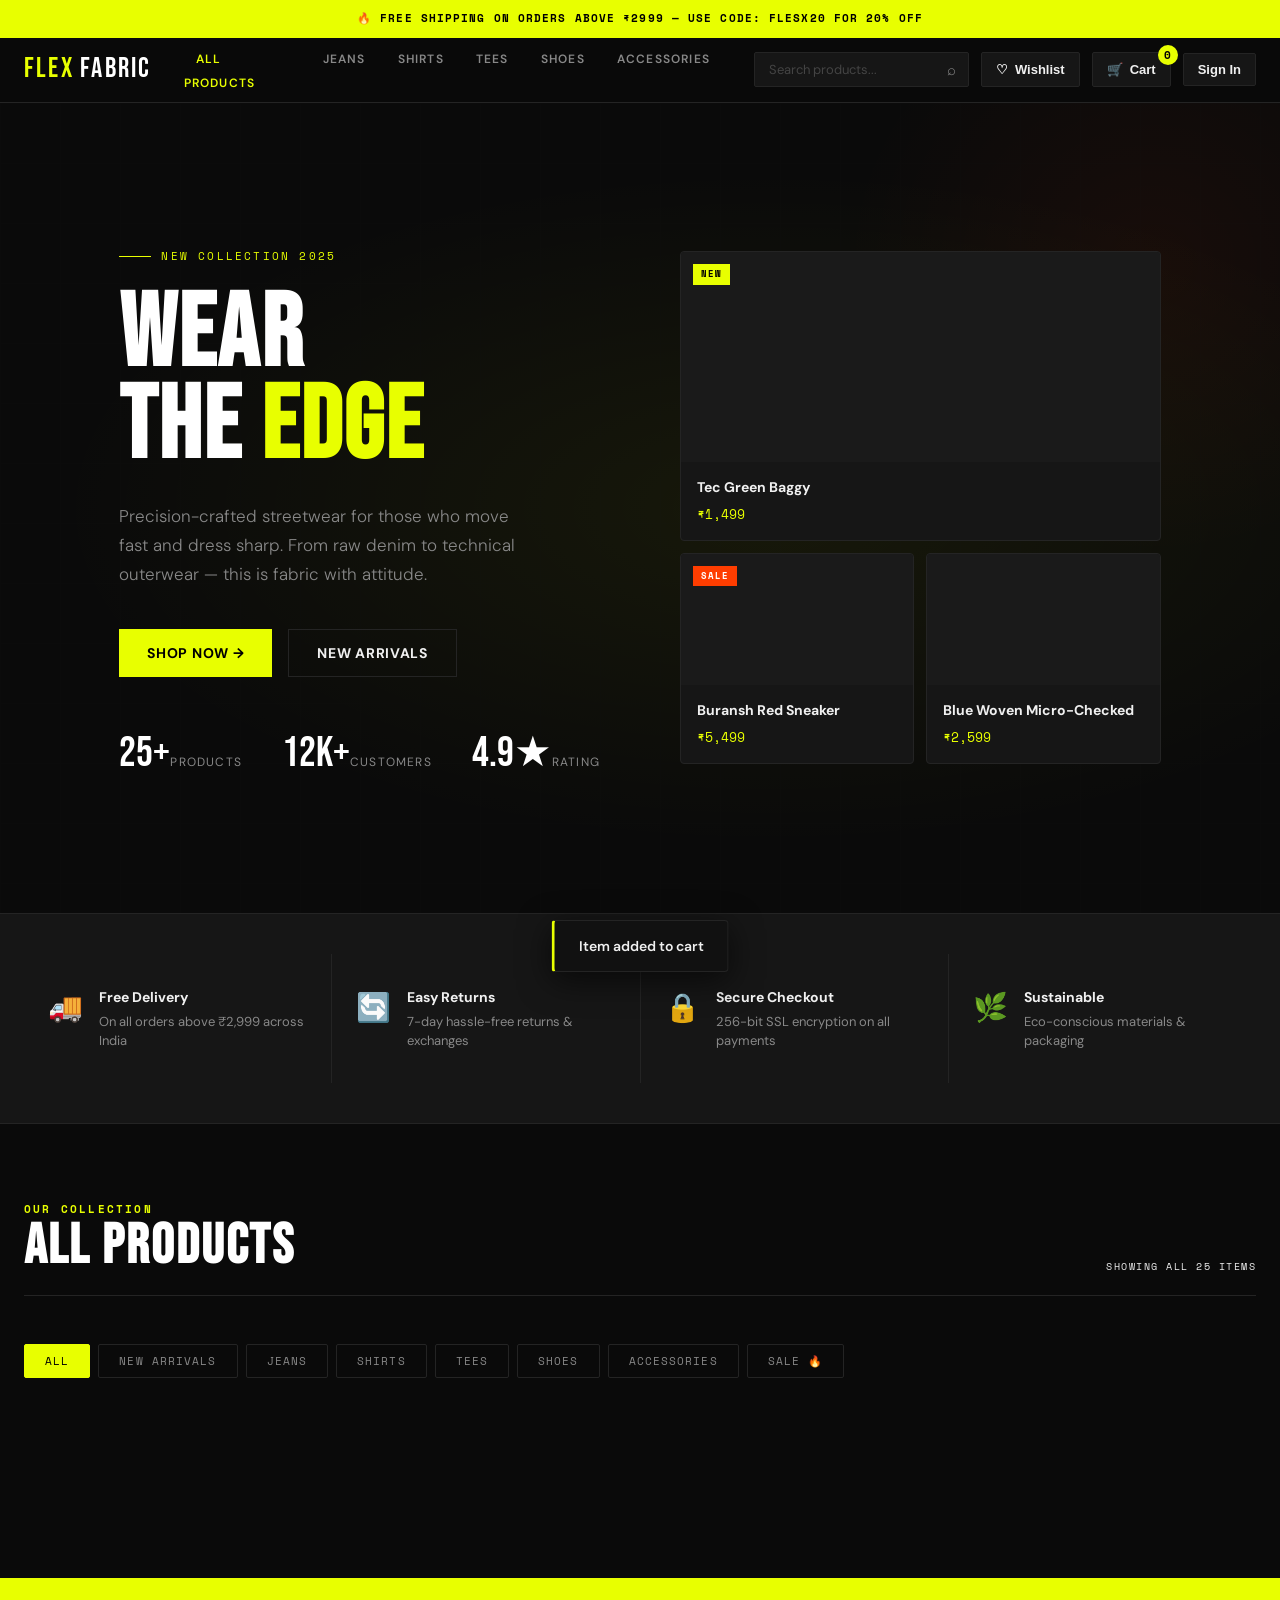
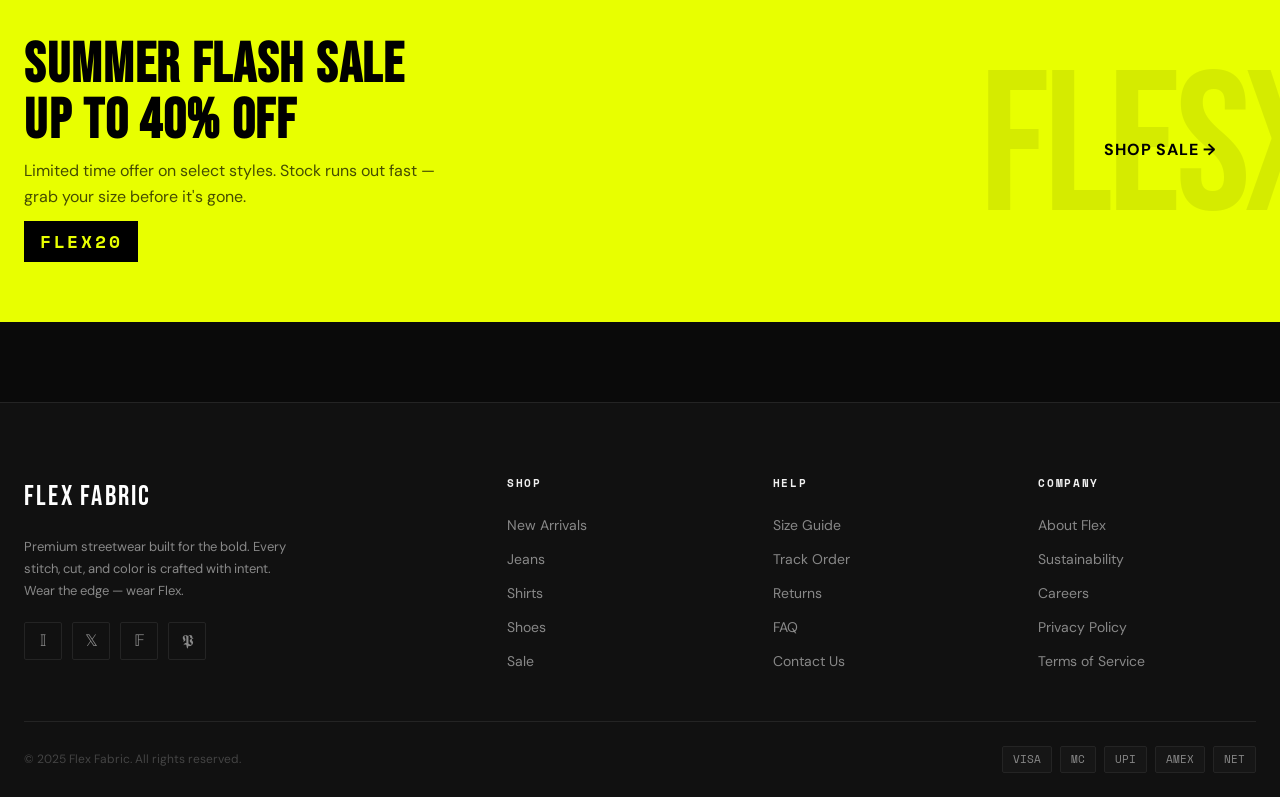
==== commit b96a33b0: "make navigation responsive" ====
--- a/index.html
+++ b/index.html
@@ -34,15 +34,15 @@
         <button onclick="executeSearch()">⌕</button>
       </div>
       <button class="icon-btn" onclick="openWishlist()" title="Wishlist">
-        ♡ Wishlist
+        ♡<span class="nav-text"> Wishlist</span>
         <div class="badge red" id="wishCount" style="display:none">0</div>
       </button>
       <button class="icon-btn" onclick="openCart()" title="Cart">
-        🛒 Cart
+        🛒<span class="nav-text"> Cart</span>
         <div class="badge" id="cartCount">0</div>
       </button>
       <div id="navUser">
-        <button class="user-btn" onclick="openAuth('signin')" id="signInNavBtn">Sign In</button>
+        <button class="user-btn" onclick="openAuth('signin')" id="signInNavBtn"><span class="nav-text">Sign In</span><span class="nav-icon" style="display:none">👤</span></button>
       </div>
       <button class="hamburger" onclick="openMobileNav()"><span></span><span></span><span></span></button>
     </div>
--- a/style.css
+++ b/style.css
@@ -2278,6 +2278,36 @@
 }
 
 @media(max-width:768px) {
+  .nav-inner {
+    gap: 12px;
+    padding: 0 16px;
+  }
+
+  .nav-right {
+    gap: 8px;
+  }
+
+  .nav-text {
+    display: none !important;
+  }
+
+  .nav-icon {
+    display: inline-block !important;
+  }
+
+  .icon-btn, .user-btn {
+    padding: 8px 10px;
+  }
+
+  .icon-btn .badge {
+    top: -4px;
+    right: -4px;
+  }
+
+  .logo {
+    font-size: 24px;
+  }
+
   .nav-links {
     display: none;
   }
